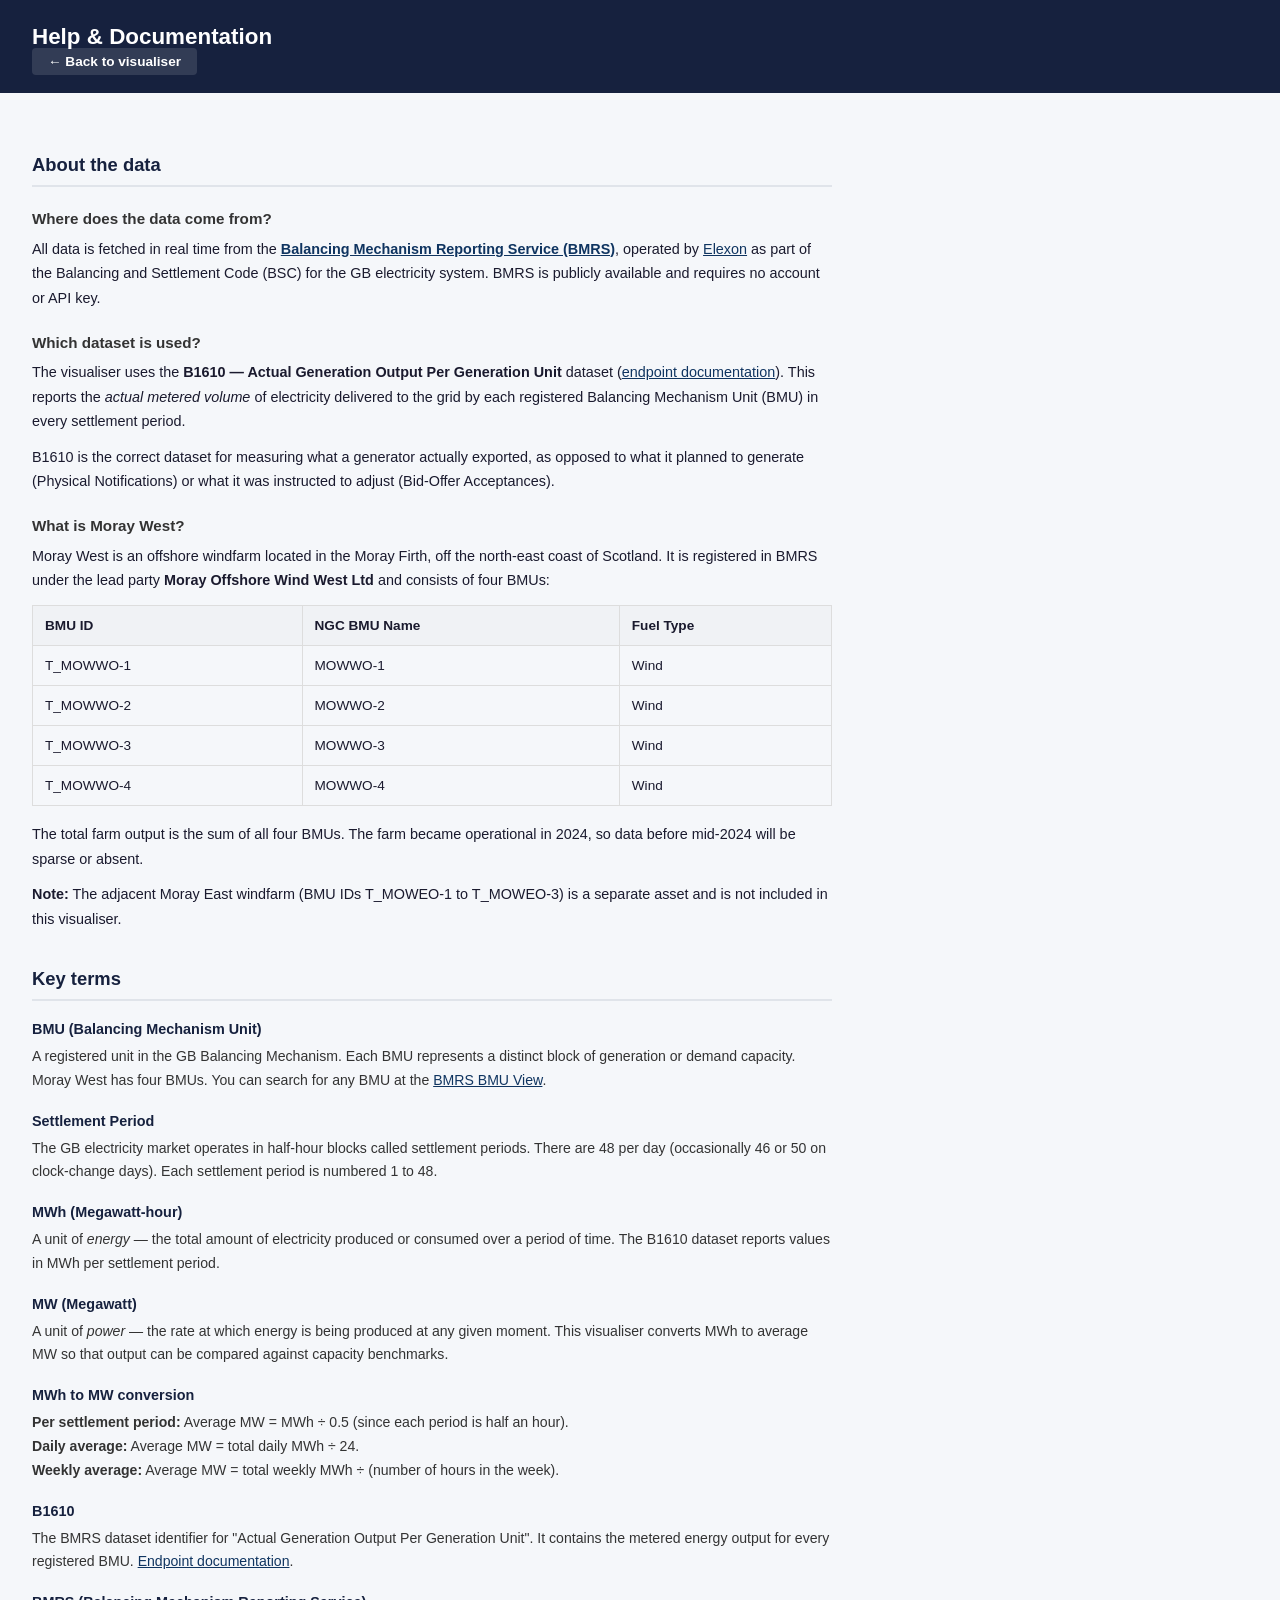
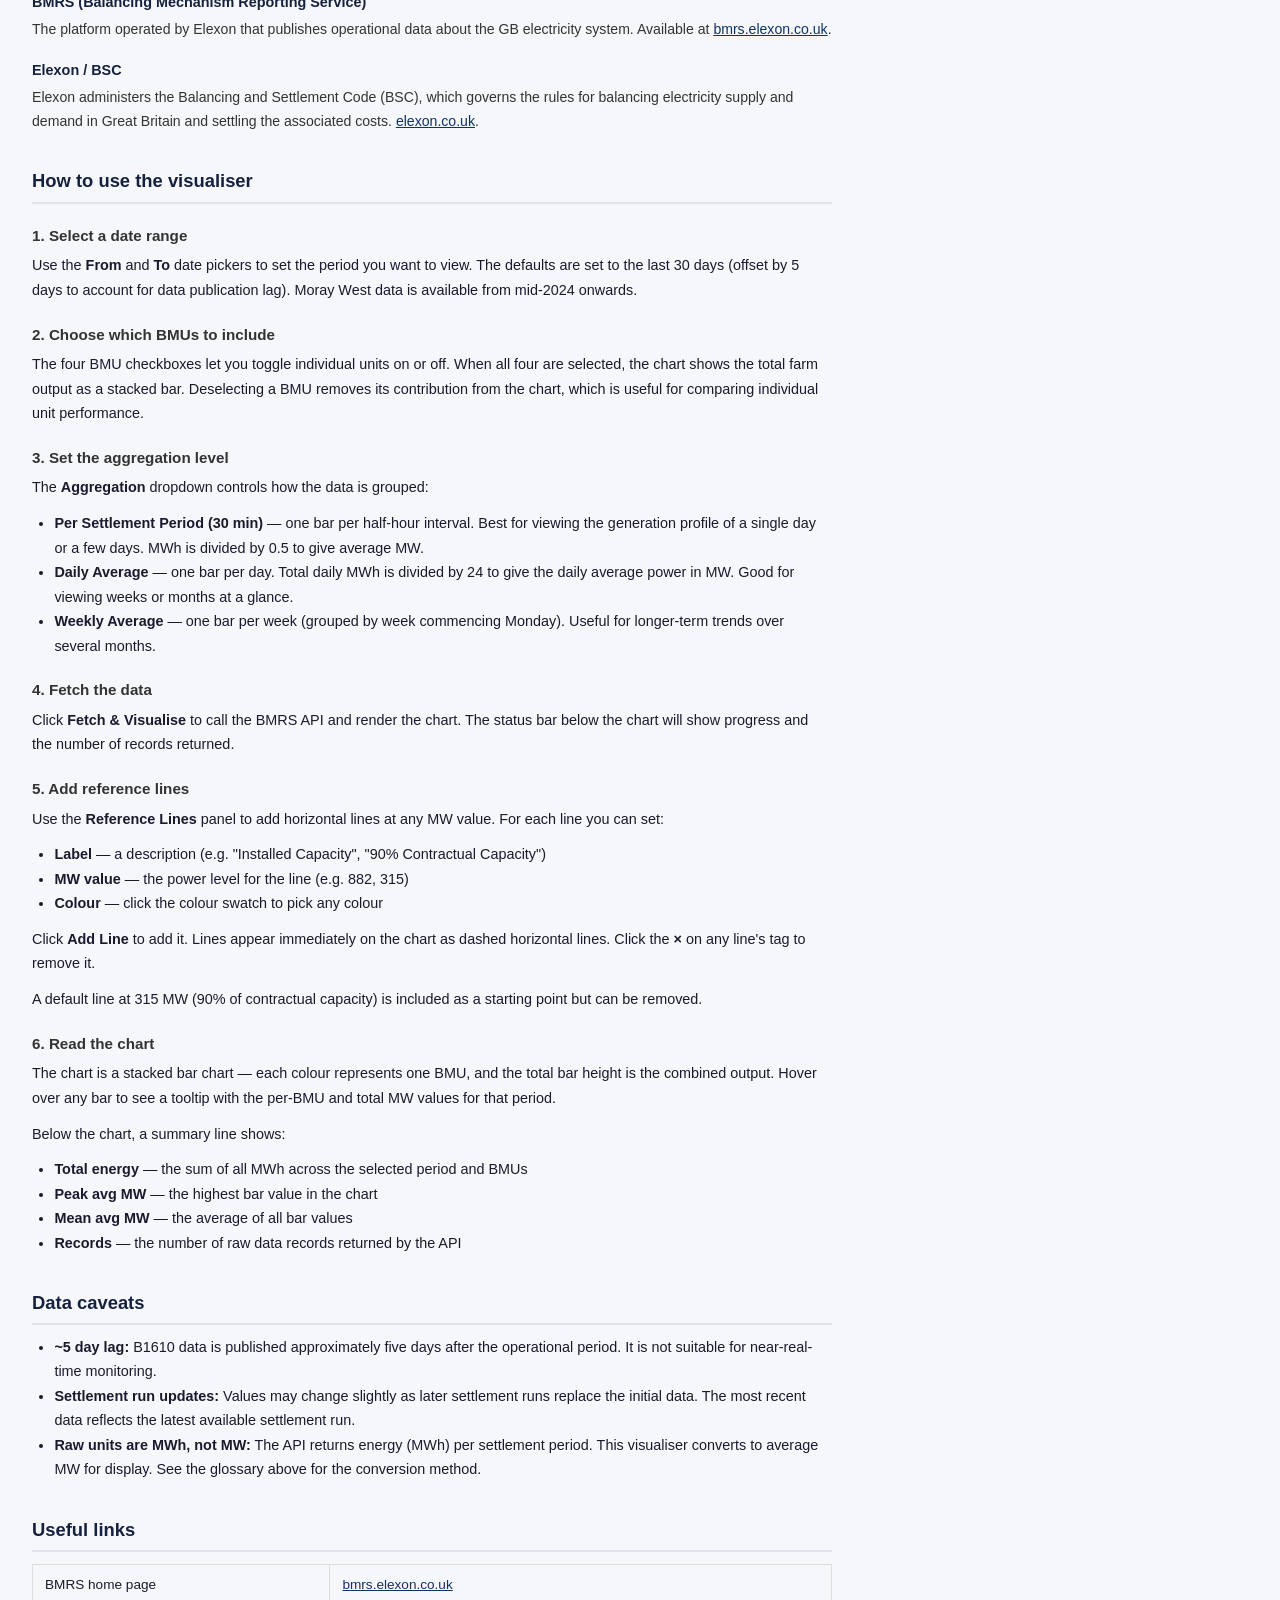
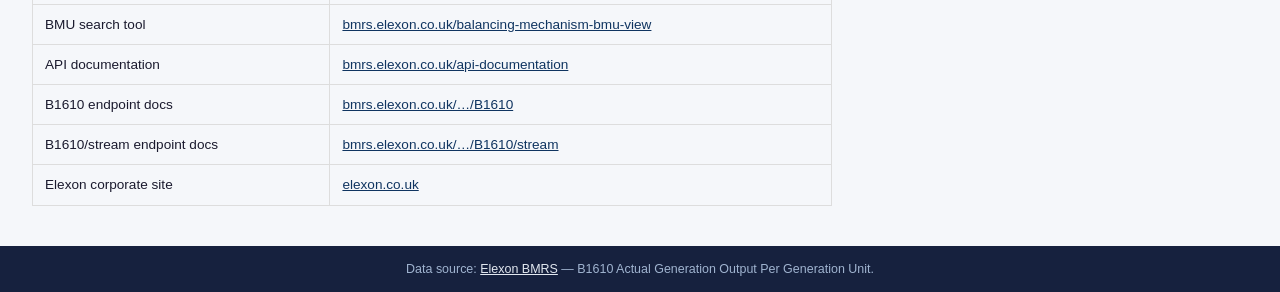
==== help.html @ eca8c515 "Add help page, README, and header navigation link - help.html: standalone documentation page coverin" ====
<!DOCTYPE html>
<html lang="en">
<head>
  <meta charset="UTF-8">
  <meta name="viewport" content="width=device-width, initial-scale=1.0">
  <title>Help — Moray West Grid Export Visualiser</title>
  <link rel="stylesheet" href="style.css">
</head>
<body>
  <header>
    <h1>Help &amp; Documentation</h1>
    <p class="subtitle"><a href="index.html" class="header-link">&larr; Back to visualiser</a></p>
  </header>

  <main>
    <article class="help-content">

      <!-- ============================================================ -->
      <h2>About the data</h2>

      <h3>Where does the data come from?</h3>
      <p>
        All data is fetched in real time from the
        <a href="https://bmrs.elexon.co.uk" target="_blank" rel="noopener"><strong>Balancing Mechanism Reporting Service (BMRS)</strong></a>,
        operated by <a href="https://www.elexon.co.uk" target="_blank" rel="noopener">Elexon</a> as part of the
        Balancing and Settlement Code (BSC) for the GB electricity system. BMRS is publicly available and requires no
        account or API key.
      </p>

      <h3>Which dataset is used?</h3>
      <p>
        The visualiser uses the <strong>B1610 — Actual Generation Output Per Generation Unit</strong> dataset
        (<a href="https://bmrs.elexon.co.uk/api-documentation/endpoint/datasets/B1610/stream" target="_blank" rel="noopener">endpoint documentation</a>).
        This reports the <em>actual metered volume</em> of electricity delivered to the grid by each registered
        Balancing Mechanism Unit (BMU) in every settlement period.
      </p>
      <p>
        B1610 is the correct dataset for measuring what a generator actually exported, as opposed to what it planned
        to generate (Physical Notifications) or what it was instructed to adjust (Bid-Offer Acceptances).
      </p>

      <h3>What is Moray West?</h3>
      <p>
        Moray West is an offshore windfarm located in the Moray Firth, off the north-east coast of Scotland. It is
        registered in BMRS under the lead party <strong>Moray Offshore Wind West Ltd</strong> and consists of four BMUs:
      </p>
      <table class="help-table">
        <thead>
          <tr><th>BMU ID</th><th>NGC BMU Name</th><th>Fuel Type</th></tr>
        </thead>
        <tbody>
          <tr><td>T_MOWWO-1</td><td>MOWWO-1</td><td>Wind</td></tr>
          <tr><td>T_MOWWO-2</td><td>MOWWO-2</td><td>Wind</td></tr>
          <tr><td>T_MOWWO-3</td><td>MOWWO-3</td><td>Wind</td></tr>
          <tr><td>T_MOWWO-4</td><td>MOWWO-4</td><td>Wind</td></tr>
        </tbody>
      </table>
      <p>
        The total farm output is the sum of all four BMUs. The farm became operational in 2024, so data before
        mid-2024 will be sparse or absent.
      </p>
      <p>
        <strong>Note:</strong> The adjacent Moray East windfarm (BMU IDs T_MOWEO-1 to T_MOWEO-3) is a separate asset
        and is not included in this visualiser.
      </p>

      <!-- ============================================================ -->
      <h2>Key terms</h2>

      <dl class="glossary">
        <dt>BMU (Balancing Mechanism Unit)</dt>
        <dd>
          A registered unit in the GB Balancing Mechanism. Each BMU represents a distinct block of generation or
          demand capacity. Moray West has four BMUs. You can search for any BMU at the
          <a href="https://bmrs.elexon.co.uk/balancing-mechanism-bmu-view" target="_blank" rel="noopener">BMRS BMU View</a>.
        </dd>

        <dt>Settlement Period</dt>
        <dd>
          The GB electricity market operates in half-hour blocks called settlement periods. There are 48 per day
          (occasionally 46 or 50 on clock-change days). Each settlement period is numbered 1 to 48.
        </dd>

        <dt>MWh (Megawatt-hour)</dt>
        <dd>
          A unit of <em>energy</em> — the total amount of electricity produced or consumed over a period of time.
          The B1610 dataset reports values in MWh per settlement period.
        </dd>

        <dt>MW (Megawatt)</dt>
        <dd>
          A unit of <em>power</em> — the rate at which energy is being produced at any given moment. This visualiser
          converts MWh to average MW so that output can be compared against capacity benchmarks.
        </dd>

        <dt>MWh to MW conversion</dt>
        <dd>
          <strong>Per settlement period:</strong> Average MW = MWh &divide; 0.5 (since each period is half an hour).<br>
          <strong>Daily average:</strong> Average MW = total daily MWh &divide; 24.<br>
          <strong>Weekly average:</strong> Average MW = total weekly MWh &divide; (number of hours in the week).
        </dd>

        <dt>B1610</dt>
        <dd>
          The BMRS dataset identifier for "Actual Generation Output Per Generation Unit". It contains the metered
          energy output for every registered BMU.
          <a href="https://bmrs.elexon.co.uk/api-documentation/endpoint/datasets/B1610" target="_blank" rel="noopener">Endpoint documentation</a>.
        </dd>

        <dt>BMRS (Balancing Mechanism Reporting Service)</dt>
        <dd>
          The platform operated by Elexon that publishes operational data about the GB electricity system.
          Available at <a href="https://bmrs.elexon.co.uk" target="_blank" rel="noopener">bmrs.elexon.co.uk</a>.
        </dd>

        <dt>Elexon / BSC</dt>
        <dd>
          Elexon administers the Balancing and Settlement Code (BSC), which governs the rules for balancing
          electricity supply and demand in Great Britain and settling the associated costs.
          <a href="https://www.elexon.co.uk" target="_blank" rel="noopener">elexon.co.uk</a>.
        </dd>
      </dl>

      <!-- ============================================================ -->
      <h2>How to use the visualiser</h2>

      <h3>1. Select a date range</h3>
      <p>
        Use the <strong>From</strong> and <strong>To</strong> date pickers to set the period you want to view.
        The defaults are set to the last 30 days (offset by 5 days to account for data publication lag). Moray West
        data is available from mid-2024 onwards.
      </p>

      <h3>2. Choose which BMUs to include</h3>
      <p>
        The four BMU checkboxes let you toggle individual units on or off. When all four are selected, the chart
        shows the total farm output as a stacked bar. Deselecting a BMU removes its contribution from the chart,
        which is useful for comparing individual unit performance.
      </p>

      <h3>3. Set the aggregation level</h3>
      <p>
        The <strong>Aggregation</strong> dropdown controls how the data is grouped:
      </p>
      <ul>
        <li><strong>Per Settlement Period (30 min)</strong> — one bar per half-hour interval. Best for viewing the
          generation profile of a single day or a few days. MWh is divided by 0.5 to give average MW.</li>
        <li><strong>Daily Average</strong> — one bar per day. Total daily MWh is divided by 24 to give the daily
          average power in MW. Good for viewing weeks or months at a glance.</li>
        <li><strong>Weekly Average</strong> — one bar per week (grouped by week commencing Monday). Useful for
          longer-term trends over several months.</li>
      </ul>

      <h3>4. Fetch the data</h3>
      <p>
        Click <strong>Fetch &amp; Visualise</strong> to call the BMRS API and render the chart. The status bar below
        the chart will show progress and the number of records returned.
      </p>

      <h3>5. Add reference lines</h3>
      <p>
        Use the <strong>Reference Lines</strong> panel to add horizontal lines at any MW value. For each line you
        can set:
      </p>
      <ul>
        <li><strong>Label</strong> — a description (e.g. "Installed Capacity", "90% Contractual Capacity")</li>
        <li><strong>MW value</strong> — the power level for the line (e.g. 882, 315)</li>
        <li><strong>Colour</strong> — click the colour swatch to pick any colour</li>
      </ul>
      <p>
        Click <strong>Add Line</strong> to add it. Lines appear immediately on the chart as dashed horizontal lines.
        Click the <strong>&times;</strong> on any line's tag to remove it.
      </p>
      <p>
        A default line at 315 MW (90% of contractual capacity) is included as a starting point but can be removed.
      </p>

      <h3>6. Read the chart</h3>
      <p>
        The chart is a stacked bar chart — each colour represents one BMU, and the total bar height is the combined
        output. Hover over any bar to see a tooltip with the per-BMU and total MW values for that period.
      </p>
      <p>
        Below the chart, a summary line shows:
      </p>
      <ul>
        <li><strong>Total energy</strong> — the sum of all MWh across the selected period and BMUs</li>
        <li><strong>Peak avg MW</strong> — the highest bar value in the chart</li>
        <li><strong>Mean avg MW</strong> — the average of all bar values</li>
        <li><strong>Records</strong> — the number of raw data records returned by the API</li>
      </ul>

      <!-- ============================================================ -->
      <h2>Data caveats</h2>
      <ul>
        <li><strong>~5 day lag:</strong> B1610 data is published approximately five days after the operational period.
          It is not suitable for near-real-time monitoring.</li>
        <li><strong>Settlement run updates:</strong> Values may change slightly as later settlement runs replace the
          initial data. The most recent data reflects the latest available settlement run.</li>
        <li><strong>Raw units are MWh, not MW:</strong> The API returns energy (MWh) per settlement period. This
          visualiser converts to average MW for display. See the glossary above for the conversion method.</li>
      </ul>

      <!-- ============================================================ -->
      <h2>Useful links</h2>
      <table class="help-table">
        <tbody>
          <tr>
            <td>BMRS home page</td>
            <td><a href="https://bmrs.elexon.co.uk" target="_blank" rel="noopener">bmrs.elexon.co.uk</a></td>
          </tr>
          <tr>
            <td>BMU search tool</td>
            <td><a href="https://bmrs.elexon.co.uk/balancing-mechanism-bmu-view" target="_blank" rel="noopener">bmrs.elexon.co.uk/balancing-mechanism-bmu-view</a></td>
          </tr>
          <tr>
            <td>API documentation</td>
            <td><a href="https://bmrs.elexon.co.uk/api-documentation" target="_blank" rel="noopener">bmrs.elexon.co.uk/api-documentation</a></td>
          </tr>
          <tr>
            <td>B1610 endpoint docs</td>
            <td><a href="https://bmrs.elexon.co.uk/api-documentation/endpoint/datasets/B1610" target="_blank" rel="noopener">bmrs.elexon.co.uk/…/B1610</a></td>
          </tr>
          <tr>
            <td>B1610/stream endpoint docs</td>
            <td><a href="https://bmrs.elexon.co.uk/api-documentation/endpoint/datasets/B1610/stream" target="_blank" rel="noopener">bmrs.elexon.co.uk/…/B1610/stream</a></td>
          </tr>
          <tr>
            <td>Elexon corporate site</td>
            <td><a href="https://www.elexon.co.uk" target="_blank" rel="noopener">elexon.co.uk</a></td>
          </tr>
        </tbody>
      </table>

    </article>
  </main>

  <footer>
    <p>Data source: <a href="https://bmrs.elexon.co.uk" target="_blank" rel="noopener">Elexon BMRS</a> — B1610 Actual Generation Output Per Generation Unit.</p>
  </footer>
</body>
</html>
---- style.css ----
*, *::before, *::after {
  box-sizing: border-box;
  margin: 0;
  padding: 0;
}

body {
  font-family: -apple-system, BlinkMacSystemFont, "Segoe UI", Roboto, Helvetica, Arial, sans-serif;
  background: #f5f7fa;
  color: #1a1a2e;
  min-height: 100vh;
  display: flex;
  flex-direction: column;
}

header {
  background: #16213e;
  color: #fff;
  padding: 1.5rem 2rem;
}

.header-row {
  display: flex;
  justify-content: space-between;
  align-items: center;
  gap: 1rem;
}

header h1 {
  font-size: 1.4rem;
  font-weight: 600;
}

header .subtitle {
  font-size: 0.85rem;
  color: #a0b4d0;
  margin-top: 0.25rem;
}

.header-link {
  color: #fff;
  background: rgba(255, 255, 255, 0.12);
  padding: 0.4rem 1rem;
  border-radius: 4px;
  text-decoration: none;
  font-size: 0.85rem;
  font-weight: 600;
  white-space: nowrap;
  transition: background 0.15s;
}

.header-link:hover {
  background: rgba(255, 255, 255, 0.22);
}

main {
  flex: 1;
  padding: 1.5rem 2rem;
  max-width: 1400px;
  width: 100%;
  margin: 0 auto;
}

/* --- Controls --- */
.controls {
  display: flex;
  flex-wrap: wrap;
  gap: 1rem;
  align-items: flex-end;
  margin-bottom: 1.5rem;
  background: #fff;
  padding: 1rem 1.25rem;
  border-radius: 8px;
  box-shadow: 0 1px 3px rgba(0, 0, 0, 0.08);
}

.control-group {
  display: flex;
  flex-direction: column;
  gap: 0.3rem;
}

.control-group label,
.control-group legend {
  font-size: 0.78rem;
  font-weight: 600;
  text-transform: uppercase;
  letter-spacing: 0.03em;
  color: #555;
}

.control-group input[type="date"],
.control-group select {
  padding: 0.45rem 0.6rem;
  border: 1px solid #ccc;
  border-radius: 4px;
  font-size: 0.9rem;
  background: #fff;
}

.bmu-toggles {
  border: 1px solid #ddd;
  border-radius: 4px;
  padding: 0.5rem 0.75rem;
  display: flex;
  flex-direction: row;
  flex-wrap: wrap;
  gap: 0.6rem;
  align-items: center;
}

.bmu-toggles legend {
  font-size: 0.78rem;
  font-weight: 600;
  text-transform: uppercase;
  letter-spacing: 0.03em;
  color: #555;
  padding: 0 0.25rem;
}

.bmu-toggles label {
  font-size: 0.85rem;
  font-weight: 400;
  text-transform: none;
  letter-spacing: normal;
  color: #1a1a2e;
  cursor: pointer;
  display: flex;
  align-items: center;
  gap: 0.25rem;
}

#fetch-btn {
  padding: 0.5rem 1.4rem;
  background: #0f3460;
  color: #fff;
  border: none;
  border-radius: 4px;
  font-size: 0.9rem;
  font-weight: 600;
  cursor: pointer;
  transition: background 0.15s;
  align-self: flex-end;
}

#fetch-btn:hover {
  background: #1a508b;
}

#fetch-btn:disabled {
  background: #888;
  cursor: not-allowed;
}

/* --- Reference lines panel --- */
.ref-lines-panel {
  background: #fff;
  border-radius: 8px;
  padding: 1rem 1.25rem;
  box-shadow: 0 1px 3px rgba(0, 0, 0, 0.08);
  margin-bottom: 1.5rem;
}

.ref-lines-panel h2 {
  font-size: 0.85rem;
  font-weight: 600;
  text-transform: uppercase;
  letter-spacing: 0.03em;
  color: #555;
  margin-bottom: 0.6rem;
}

.ref-line-add {
  display: flex;
  flex-wrap: wrap;
  gap: 0.5rem;
  align-items: center;
}

.ref-line-add input[type="text"],
.ref-line-add input[type="number"] {
  padding: 0.4rem 0.6rem;
  border: 1px solid #ccc;
  border-radius: 4px;
  font-size: 0.85rem;
}

.ref-line-add input[type="text"] {
  width: 180px;
}

.ref-line-add input[type="number"] {
  width: 90px;
}

.ref-line-add input[type="color"] {
  width: 36px;
  height: 32px;
  border: 1px solid #ccc;
  border-radius: 4px;
  padding: 2px;
  cursor: pointer;
}

#ref-add-btn {
  padding: 0.4rem 1rem;
  background: #0f3460;
  color: #fff;
  border: none;
  border-radius: 4px;
  font-size: 0.85rem;
  font-weight: 600;
  cursor: pointer;
  transition: background 0.15s;
}

#ref-add-btn:hover {
  background: #1a508b;
}

#ref-lines-list {
  display: flex;
  flex-wrap: wrap;
  gap: 0.4rem;
  margin-bottom: 0.6rem;
}

.ref-line-tag {
  display: inline-flex;
  align-items: center;
  gap: 0.4rem;
  padding: 0.3rem 0.6rem;
  border-radius: 4px;
  font-size: 0.8rem;
  font-weight: 500;
  background: #f0f0f0;
  border: 1px solid #ddd;
}

.ref-line-tag .swatch {
  width: 12px;
  height: 12px;
  border-radius: 2px;
  display: inline-block;
}

.ref-line-tag button {
  background: none;
  border: none;
  cursor: pointer;
  font-size: 1rem;
  line-height: 1;
  color: #888;
  padding: 0 0.1rem;
}

.ref-line-tag button:hover {
  color: #c0392b;
}

/* --- Chart area --- */
.chart-area {
  background: #fff;
  border-radius: 8px;
  padding: 1.25rem;
  box-shadow: 0 1px 3px rgba(0, 0, 0, 0.08);
}

.chart-container {
  position: relative;
  width: 100%;
  min-height: 400px;
}

.status {
  margin-top: 0.75rem;
  font-size: 0.85rem;
  color: #555;
}

.status.error {
  color: #c0392b;
  font-weight: 600;
}

.summary {
  margin-top: 0.75rem;
  font-size: 0.85rem;
  color: #333;
  line-height: 1.5;
}

/* --- Footer --- */
footer {
  background: #16213e;
  color: #a0b4d0;
  padding: 1rem 2rem;
  font-size: 0.78rem;
  text-align: center;
}

footer a {
  color: #e2e8f0;
}

/* --- Help page --- */
.help-content {
  max-width: 800px;
  line-height: 1.7;
}

.help-content h2 {
  font-size: 1.15rem;
  font-weight: 700;
  color: #16213e;
  margin-top: 2rem;
  margin-bottom: 0.6rem;
  padding-bottom: 0.3rem;
  border-bottom: 2px solid #e0e4ea;
}

.help-content h3 {
  font-size: 0.95rem;
  font-weight: 600;
  color: #333;
  margin-top: 1.2rem;
  margin-bottom: 0.3rem;
}

.help-content p,
.help-content ul,
.help-content ol {
  margin-bottom: 0.7rem;
  font-size: 0.9rem;
}

.help-content ul,
.help-content ol {
  padding-left: 1.4rem;
}

.help-content a {
  color: #0f3460;
}

.help-table {
  width: 100%;
  border-collapse: collapse;
  margin: 0.75rem 0 1rem;
  font-size: 0.85rem;
}

.help-table th,
.help-table td {
  text-align: left;
  padding: 0.5rem 0.75rem;
  border: 1px solid #ddd;
}

.help-table th {
  background: #f0f2f5;
  font-weight: 600;
}

.glossary {
  margin: 0.75rem 0 1rem;
}

.glossary dt {
  font-weight: 700;
  font-size: 0.9rem;
  color: #16213e;
  margin-top: 1rem;
}

.glossary dd {
  margin-left: 0;
  margin-top: 0.2rem;
  font-size: 0.88rem;
  color: #333;
}

/* --- Responsive --- */
@media (max-width: 768px) {
  .controls {
    flex-direction: column;
    align-items: stretch;
  }

  .bmu-toggles {
    flex-wrap: wrap;
  }

  header h1 {
    font-size: 1.1rem;
  }
}
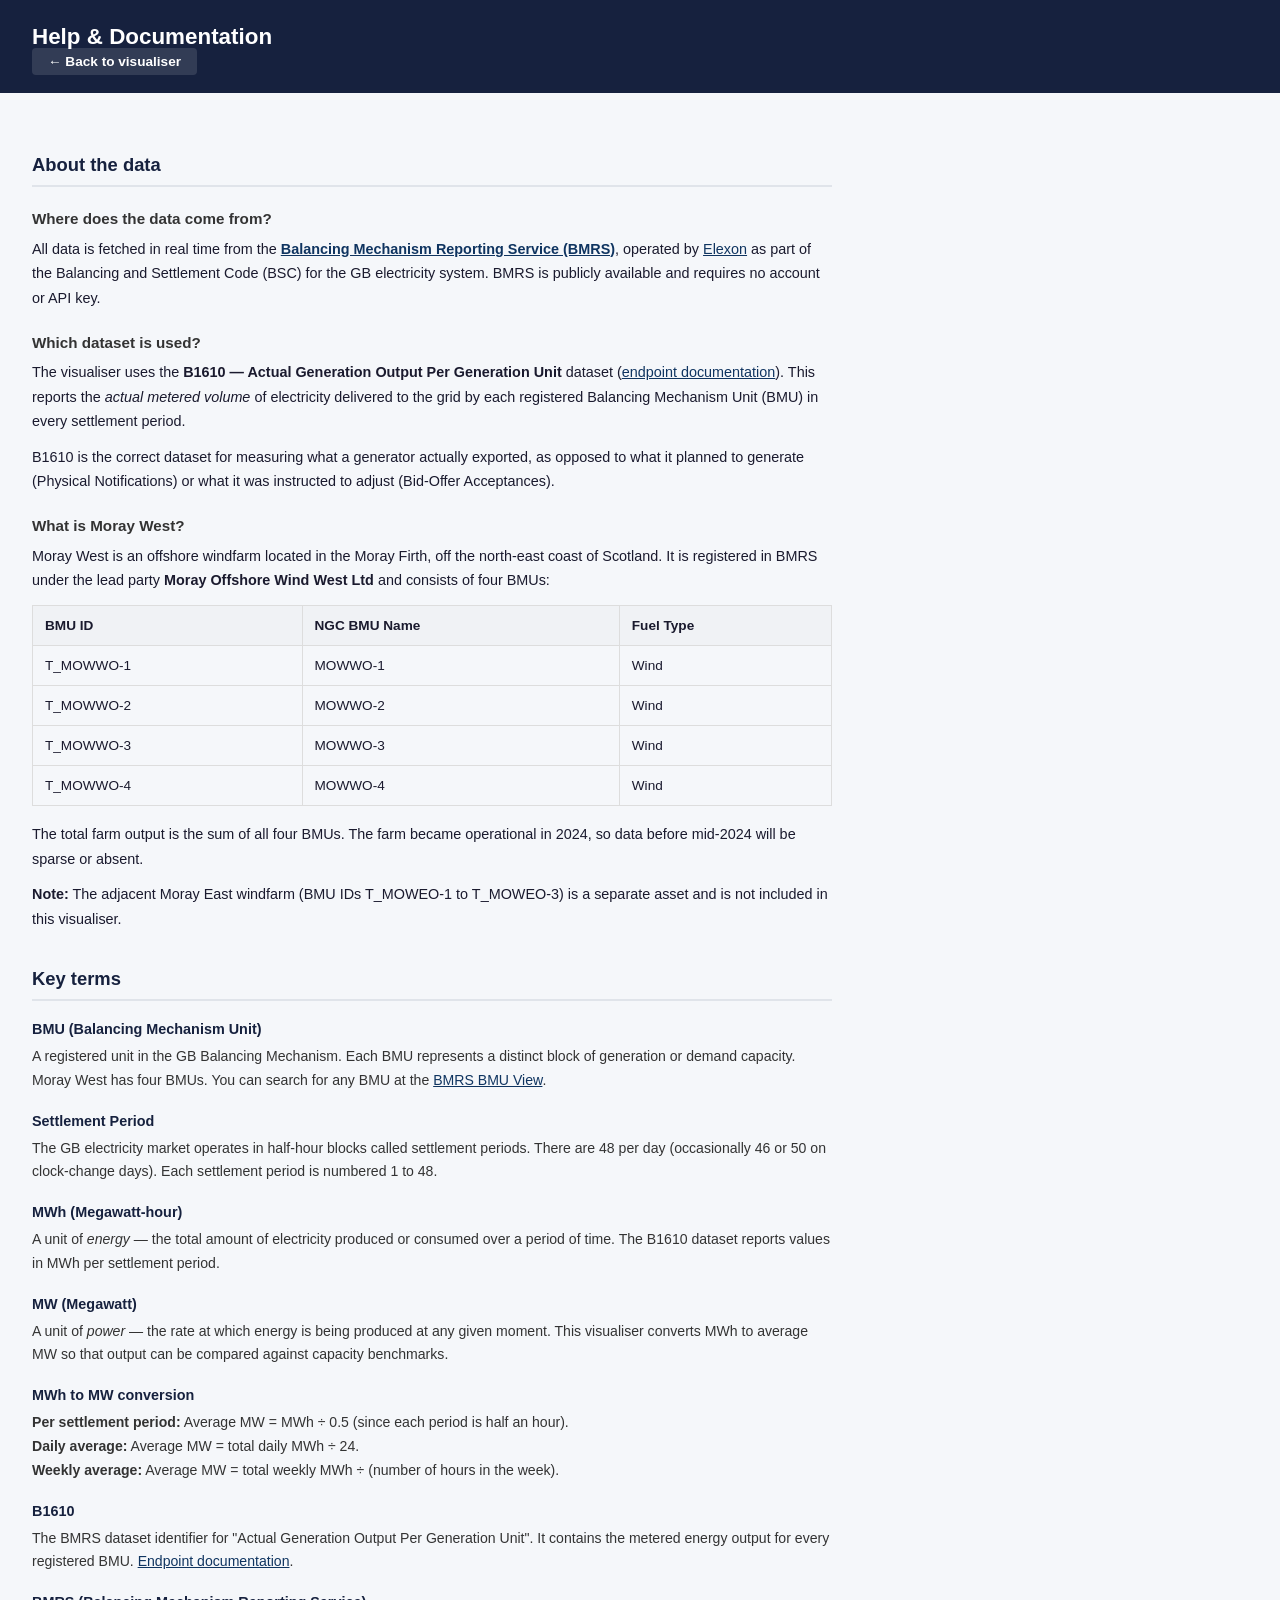
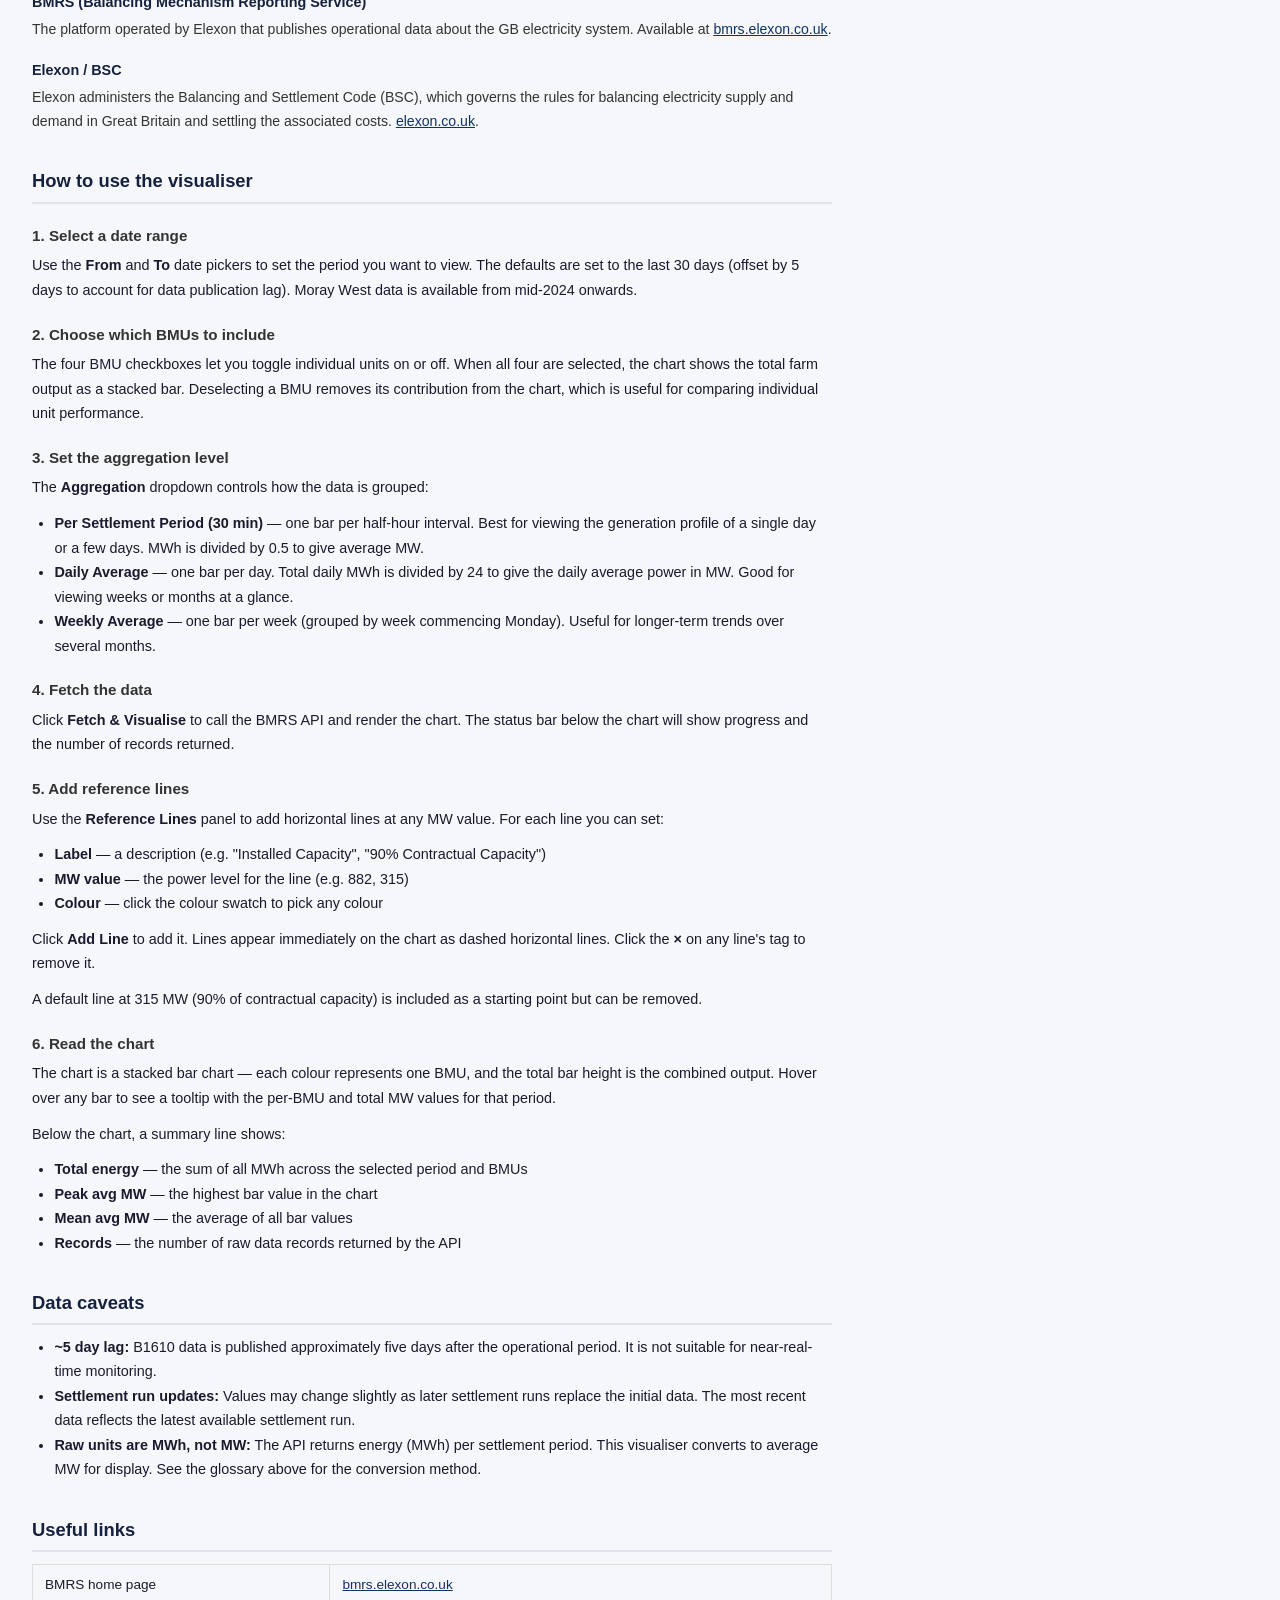
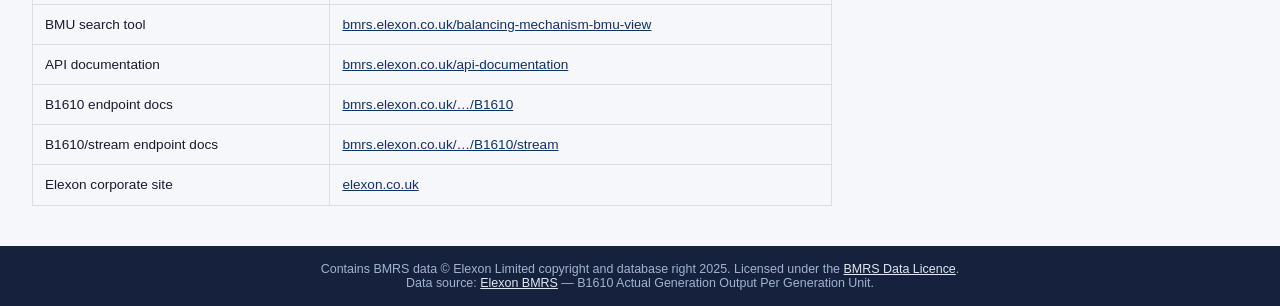
==== commit d506628e: "Add Elexon BMRS copyright attribution to both pages Adds the required attribution statement per the " ====
--- a/help.html
+++ b/help.html
@@ -236,6 +236,8 @@
   </main>
 
   <footer>
+    <p>Contains BMRS data &copy; Elexon Limited copyright and database right 2025.
+      Licensed under the <a href="https://www.elexon.co.uk/bsc/data/balancing-mechanism-reporting-agent/copyright-licence-bmrs-data/" target="_blank" rel="noopener">BMRS Data Licence</a>.</p>
     <p>Data source: <a href="https://bmrs.elexon.co.uk" target="_blank" rel="noopener">Elexon BMRS</a> — B1610 Actual Generation Output Per Generation Unit.</p>
   </footer>
 </body>
--- a/style.css
+++ b/style.css
@@ -130,6 +130,33 @@
   gap: 0.25rem;
 }
 
+/* --- Palette picker (dropdown + swatch preview) --- */
+.palette-row {
+  display: flex;
+  align-items: center;
+  gap: 0.5rem;
+}
+
+.palette-row select {
+  padding: 0.3rem 0.4rem;
+  border: 1px solid #ccc;
+  border-radius: 4px;
+  font-size: 0.9rem;
+}
+
+.palette-preview {
+  display: flex;
+  gap: 3px;
+  align-items: center;
+}
+
+.pal-dot {
+  width: 14px;
+  height: 14px;
+  border-radius: 2px;
+  display: block;
+}
+
 #fetch-btn {
   padding: 0.5rem 1.4rem;
   background: #0f3460;
@@ -270,6 +297,29 @@
   position: relative;
   width: 100%;
   min-height: 400px;
+}
+
+.chart-toolbar {
+  display: flex;
+  justify-content: flex-end;
+  gap: 0.5rem;
+  margin-top: 0.75rem;
+}
+
+.chart-toolbar button {
+  padding: 0.4rem 1rem;
+  background: #0f3460;
+  color: #fff;
+  border: none;
+  border-radius: 4px;
+  font-size: 0.82rem;
+  font-weight: 600;
+  cursor: pointer;
+  transition: background 0.15s;
+}
+
+.chart-toolbar button:hover {
+  background: #1a508b;
 }
 
 .status {
